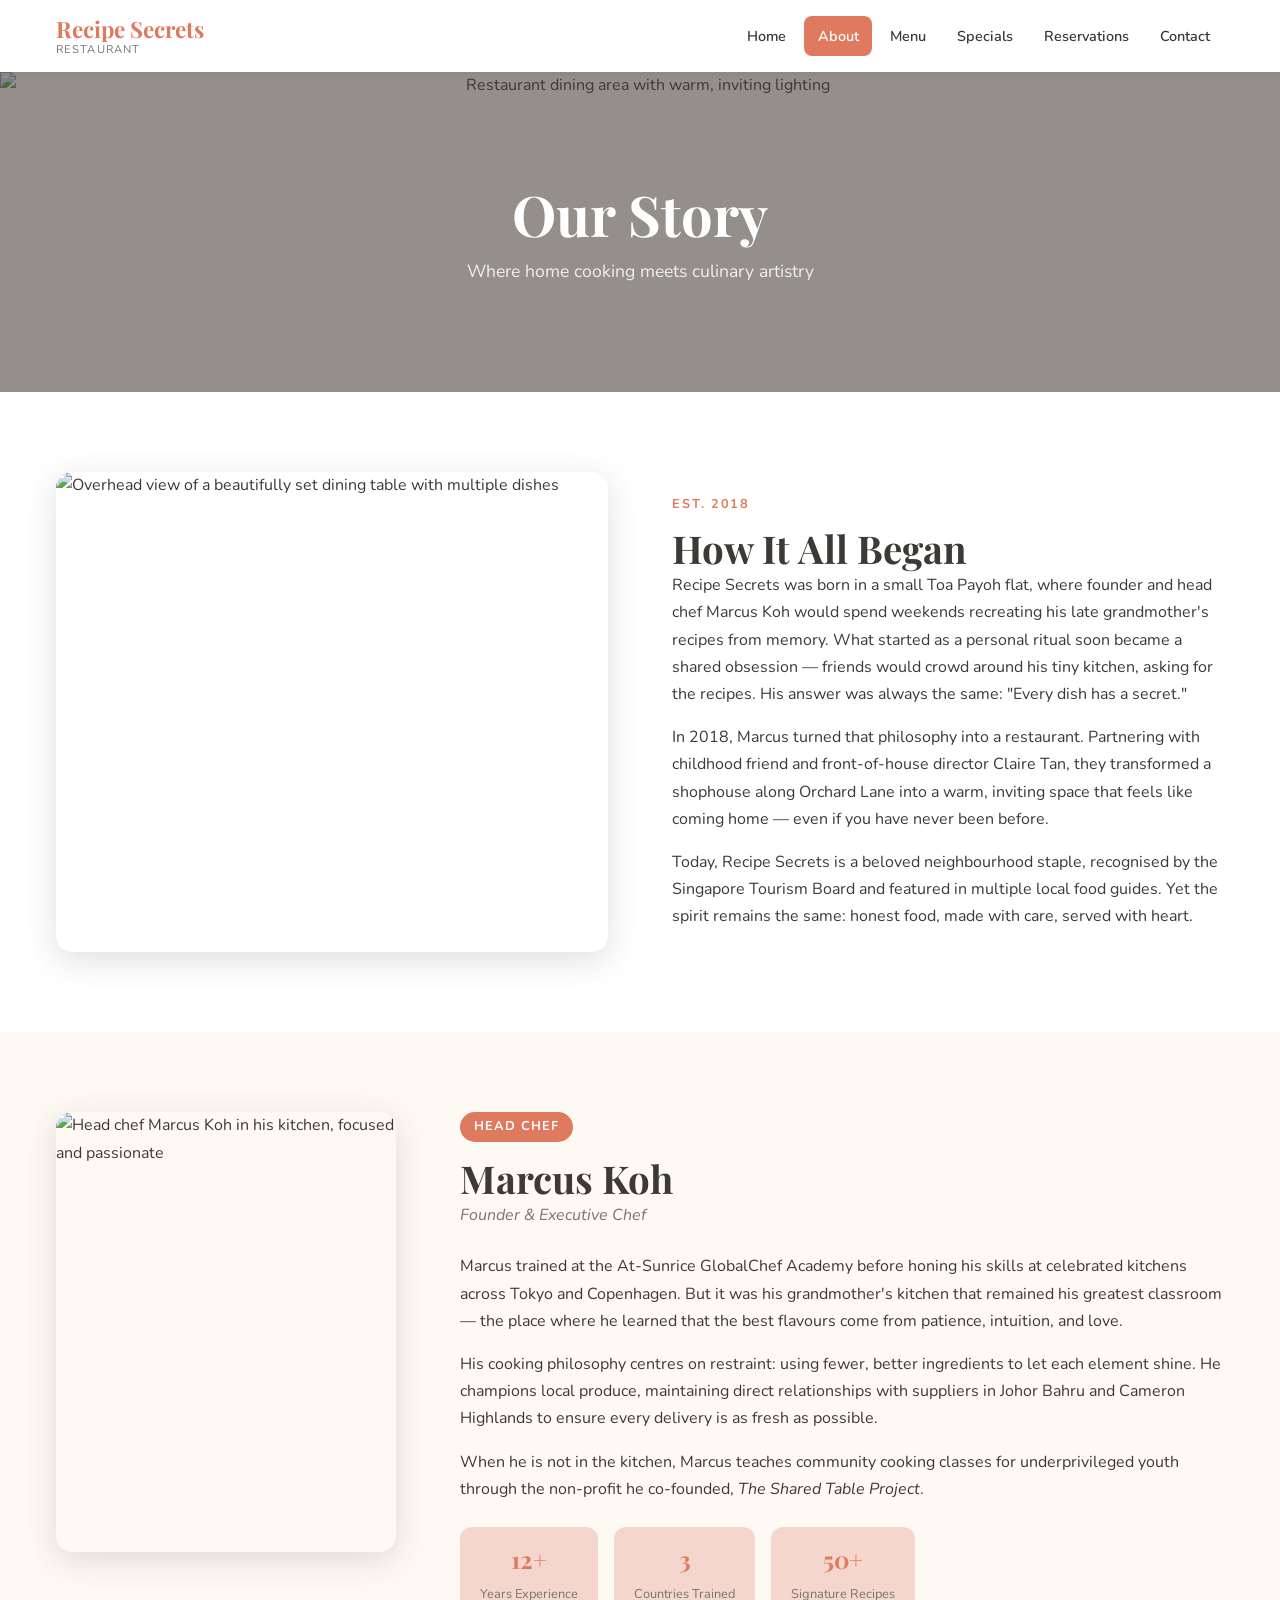
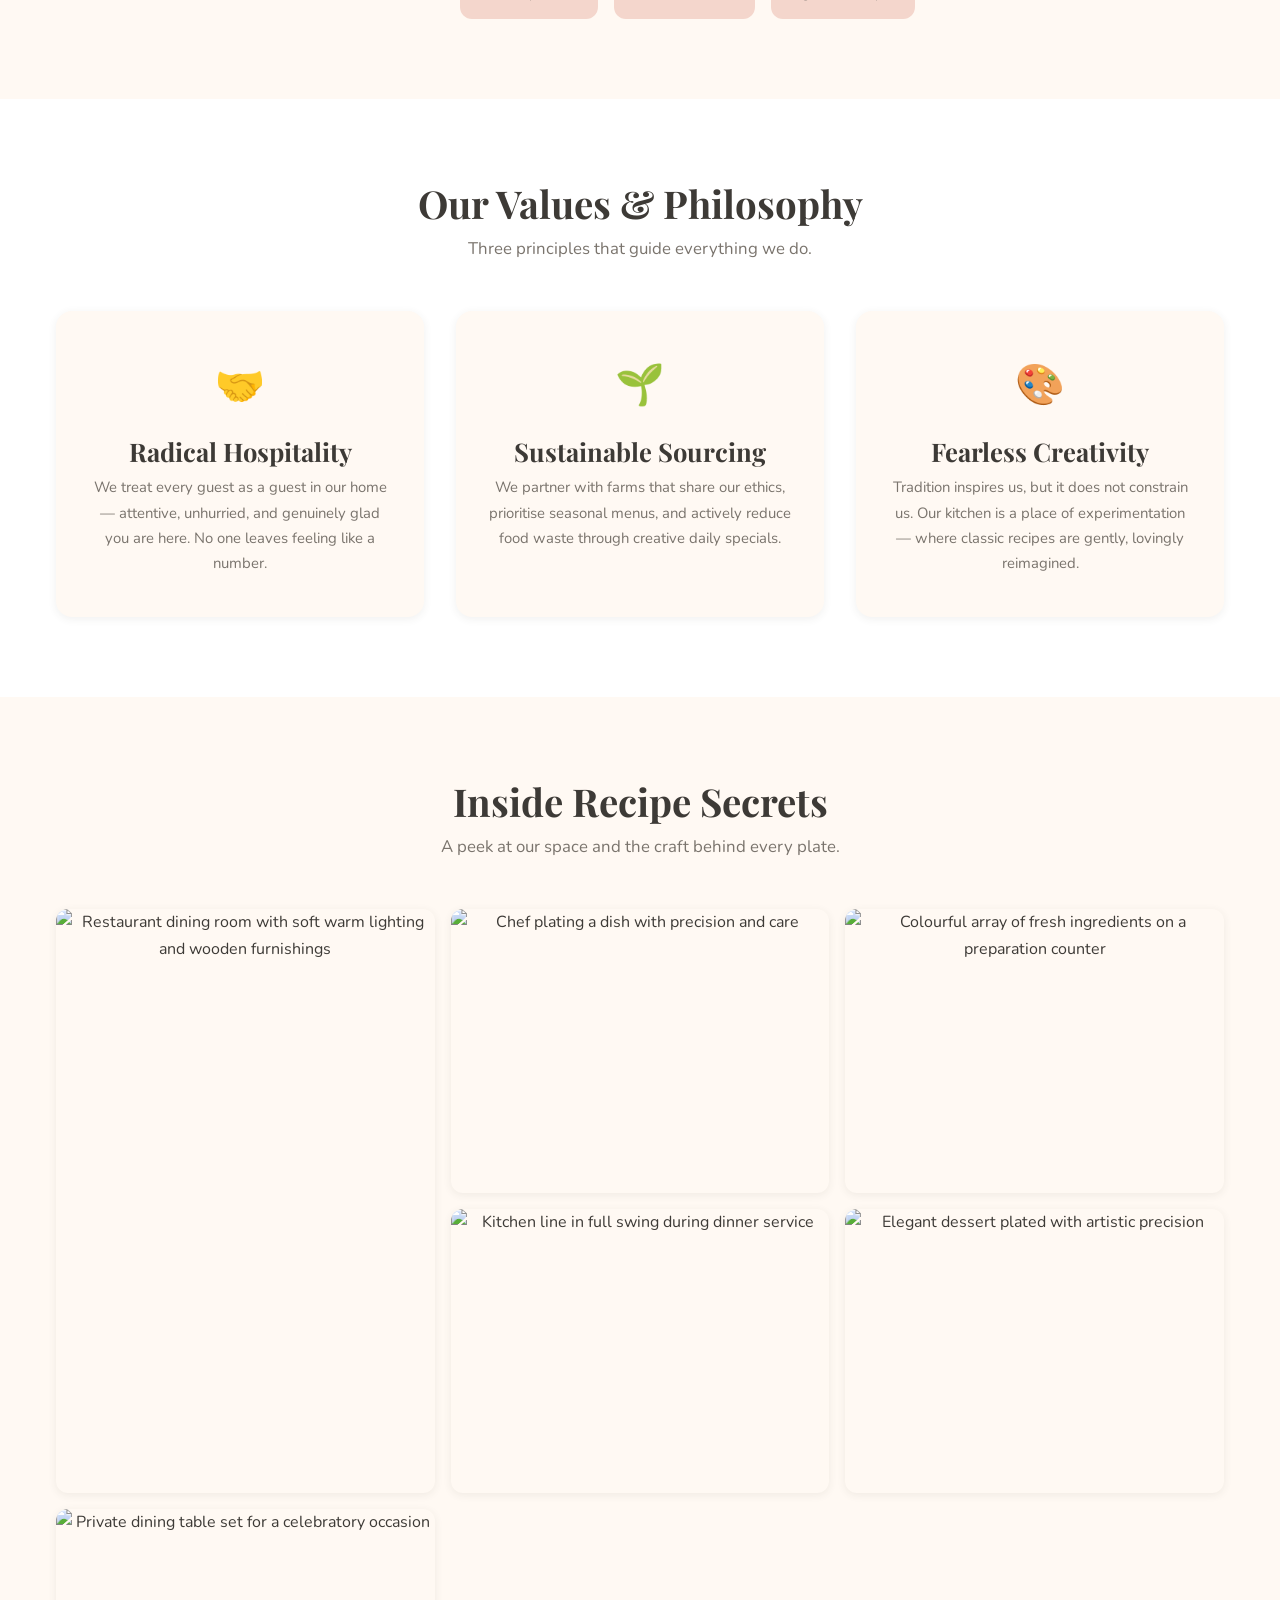
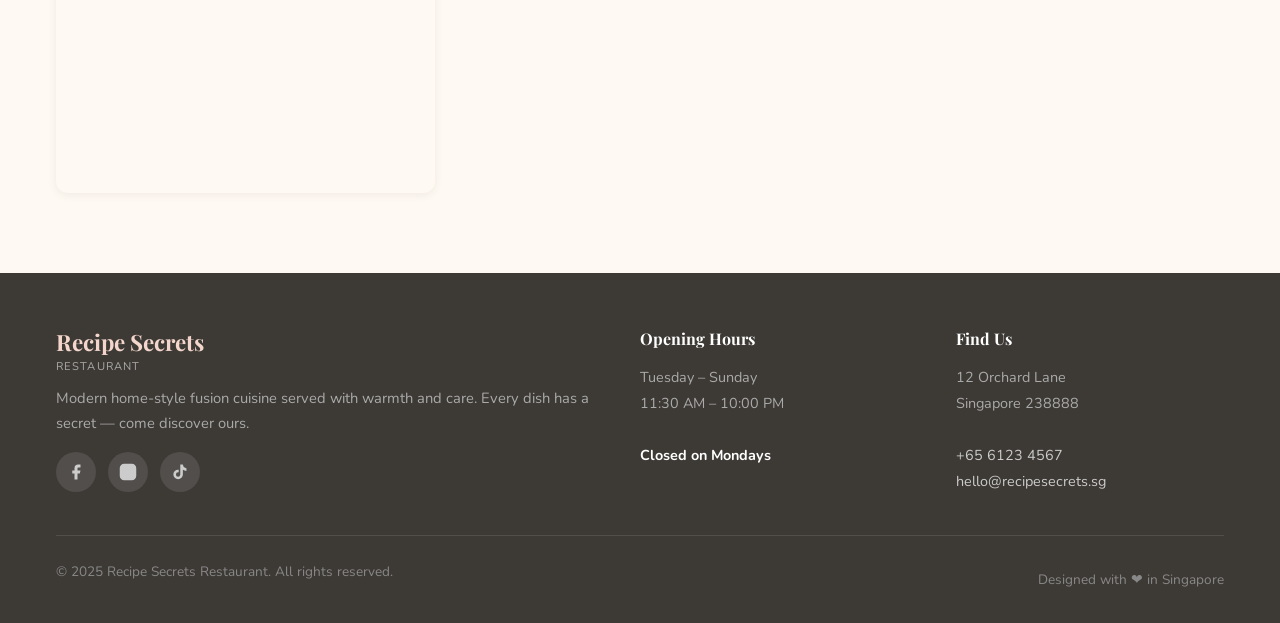
==== about.html @ 35454aa4 "Initial commit: Recipe Secrets Restaurant website" ====
<!DOCTYPE html>
<html lang="en">
<head>
  <meta charset="UTF-8" />
  <meta name="viewport" content="width=device-width, initial-scale=1.0" />
  <title>About Us – Recipe Secrets Restaurant</title>
  <meta name="description" content="Learn the story behind Recipe Secrets Restaurant — our journey, our chef, and the philosophy that drives every dish we create." />
  <meta property="og:title" content="About Us – Recipe Secrets Restaurant" />
  <meta property="og:description" content="Our journey, our chef, and the values that shape every dish at Recipe Secrets Restaurant." />
  <meta property="og:type" content="website" />
  <link rel="icon" href="data:image/svg+xml,<svg xmlns='http://www.w3.org/2000/svg' viewBox='0 0 32 32'><text y='26' font-size='26'>🍽</text></svg>" />
  <link rel="stylesheet" href="css/styles.css" />
</head>
<body>

  <!-- ===== HEADER ===== -->
  <header class="site-header">
    <div class="header-inner">
      <a href="index.html" class="logo" aria-label="Recipe Secrets Restaurant – Home">
        Recipe Secrets
        <span>Restaurant</span>
      </a>
      <button class="hamburger" aria-label="Toggle navigation" aria-expanded="false" aria-controls="main-nav">
        <span></span><span></span><span></span>
      </button>
      <nav class="site-nav" id="main-nav" aria-label="Main navigation">
        <ul class="nav-list">
          <li><a href="index.html">Home</a></li>
          <li><a href="about.html" class="active" aria-current="page">About</a></li>
          <li><a href="menu.html">Menu</a></li>
          <li><a href="specials.html">Specials</a></li>
          <li><a href="reservation.html">Reservations</a></li>
          <li><a href="contact.html">Contact</a></li>
        </ul>
      </nav>
    </div>
  </header>

  <main>

    <!-- ===== PAGE HERO ===== -->
    <section class="page-hero" aria-label="About page banner">
      <img
        src="https://images.unsplash.com/photo-1414235077428-338989a2e8c0?w=1200&q=80"
        alt="Restaurant dining area with warm, inviting lighting"
        fetchpriority="high"
      />
      <div class="page-hero-content">
        <h1>Our Story</h1>
        <p>Where home cooking meets culinary artistry</p>
      </div>
    </section>

    <!-- ===== STORY ===== -->
    <section class="story-section section-pad" aria-labelledby="story-heading">
      <div class="container">
        <div class="story-grid">
          <div class="story-image reveal">
            <img
              src="https://images.unsplash.com/photo-1504674900247-0877df9cc836?w=600&q=80"
              alt="Overhead view of a beautifully set dining table with multiple dishes"
              loading="lazy"
              width="600"
              height="480"
            />
          </div>
          <div class="reveal">
            <p class="section-label" style="font-size:0.8rem;font-weight:700;text-transform:uppercase;letter-spacing:0.15em;color:var(--primary);margin-bottom:0.5rem;">Est. 2018</p>
            <h2 id="story-heading">How It All Began</h2>
            <p>Recipe Secrets was born in a small Toa Payoh flat, where founder and head chef Marcus Koh would spend weekends recreating his late grandmother's recipes from memory. What started as a personal ritual soon became a shared obsession — friends would crowd around his tiny kitchen, asking for the recipes. His answer was always the same: "Every dish has a secret."</p>
            <p>In 2018, Marcus turned that philosophy into a restaurant. Partnering with childhood friend and front-of-house director Claire Tan, they transformed a shophouse along Orchard Lane into a warm, inviting space that feels like coming home — even if you have never been before.</p>
            <p>Today, Recipe Secrets is a beloved neighbourhood staple, recognised by the Singapore Tourism Board and featured in multiple local food guides. Yet the spirit remains the same: honest food, made with care, served with heart.</p>
          </div>
        </div>
      </div>
    </section>

    <!-- ===== CHEF PROFILE ===== -->
    <section class="chef-section section-pad" aria-labelledby="chef-heading">
      <div class="container">
        <div class="chef-grid">
          <div class="chef-photo reveal">
            <img
              src="https://images.unsplash.com/photo-1577219491135-ce391730fb2c?w=600&q=80"
              alt="Head chef Marcus Koh in his kitchen, focused and passionate"
              loading="lazy"
              width="340"
              height="440"
            />
          </div>
          <div class="reveal">
            <span class="chef-title-tag">Head Chef</span>
            <h2 id="chef-heading">Marcus Koh</h2>
            <p style="color:var(--muted);font-style:italic;margin-bottom:1.5rem;">Founder &amp; Executive Chef</p>
            <p>Marcus trained at the At-Sunrice GlobalChef Academy before honing his skills at celebrated kitchens across Tokyo and Copenhagen. But it was his grandmother's kitchen that remained his greatest classroom — the place where he learned that the best flavours come from patience, intuition, and love.</p>
            <p>His cooking philosophy centres on restraint: using fewer, better ingredients to let each element shine. He champions local produce, maintaining direct relationships with suppliers in Johor Bahru and Cameron Highlands to ensure every delivery is as fresh as possible.</p>
            <p>When he is not in the kitchen, Marcus teaches community cooking classes for underprivileged youth through the non-profit he co-founded, <em>The Shared Table Project</em>.</p>
            <div style="margin-top:1.5rem;display:flex;flex-wrap:wrap;gap:1rem;">
              <div style="background:var(--accent);border-radius:var(--radius-md);padding:0.75rem 1.25rem;text-align:center;">
                <strong style="display:block;font-family:'Playfair Display',serif;font-size:1.5rem;color:var(--primary);">12+</strong>
                <span style="font-size:0.8rem;color:var(--muted);">Years Experience</span>
              </div>
              <div style="background:var(--accent);border-radius:var(--radius-md);padding:0.75rem 1.25rem;text-align:center;">
                <strong style="display:block;font-family:'Playfair Display',serif;font-size:1.5rem;color:var(--primary);">3</strong>
                <span style="font-size:0.8rem;color:var(--muted);">Countries Trained</span>
              </div>
              <div style="background:var(--accent);border-radius:var(--radius-md);padding:0.75rem 1.25rem;text-align:center;">
                <strong style="display:block;font-family:'Playfair Display',serif;font-size:1.5rem;color:var(--primary);">50+</strong>
                <span style="font-size:0.8rem;color:var(--muted);">Signature Recipes</span>
              </div>
            </div>
          </div>
        </div>
      </div>
    </section>

    <!-- ===== VALUES ===== -->
    <section class="values-section section-pad" aria-labelledby="values-heading">
      <div class="container text-center">
        <h2 class="section-title" id="values-heading">Our Values &amp; Philosophy</h2>
        <p class="section-subtitle">Three principles that guide everything we do.</p>
        <div class="values-grid">
          <div class="value-card reveal">
            <div class="value-icon" aria-hidden="true">🤝</div>
            <h3>Radical Hospitality</h3>
            <p>We treat every guest as a guest in our home — attentive, unhurried, and genuinely glad you are here. No one leaves feeling like a number.</p>
          </div>
          <div class="value-card reveal">
            <div class="value-icon" aria-hidden="true">🌱</div>
            <h3>Sustainable Sourcing</h3>
            <p>We partner with farms that share our ethics, prioritise seasonal menus, and actively reduce food waste through creative daily specials.</p>
          </div>
          <div class="value-card reveal">
            <div class="value-icon" aria-hidden="true">🎨</div>
            <h3>Fearless Creativity</h3>
            <p>Tradition inspires us, but it does not constrain us. Our kitchen is a place of experimentation — where classic recipes are gently, lovingly reimagined.</p>
          </div>
        </div>
      </div>
    </section>

    <!-- ===== GALLERY ===== -->
    <section class="gallery-section section-pad" aria-labelledby="gallery-heading">
      <div class="container text-center">
        <h2 class="section-title" id="gallery-heading">Inside Recipe Secrets</h2>
        <p class="section-subtitle">A peek at our space and the craft behind every plate.</p>
        <div class="gallery-grid reveal">

          <div class="gallery-item tall">
            <img
              src="https://images.unsplash.com/photo-1414235077428-338989a2e8c0?w=600&q=80"
              alt="Restaurant dining room with soft warm lighting and wooden furnishings"
              loading="lazy"
              width="400"
              height="600"
            />
          </div>
          <div class="gallery-item">
            <img
              src="https://images.unsplash.com/photo-1556909114-f6e7ad7d3136?w=600&q=80"
              alt="Chef plating a dish with precision and care"
              loading="lazy"
              width="400"
              height="300"
            />
          </div>
          <div class="gallery-item">
            <img
              src="https://images.unsplash.com/photo-1504674900247-0877df9cc836?w=600&q=80"
              alt="Colourful array of fresh ingredients on a preparation counter"
              loading="lazy"
              width="400"
              height="300"
            />
          </div>
          <div class="gallery-item">
            <img
              src="https://images.unsplash.com/photo-1544025162-d76694265947?w=600&q=80"
              alt="Kitchen line in full swing during dinner service"
              loading="lazy"
              width="400"
              height="300"
            />
          </div>
          <div class="gallery-item">
            <img
              src="https://images.unsplash.com/photo-1549488344-1f9b8d2bd1f3?w=600&q=80"
              alt="Elegant dessert plated with artistic precision"
              loading="lazy"
              width="400"
              height="300"
            />
          </div>
          <div class="gallery-item">
            <img
              src="https://images.unsplash.com/photo-1466978913421-dad2ebd01d17?w=600&q=80"
              alt="Private dining table set for a celebratory occasion"
              loading="lazy"
              width="400"
              height="300"
            />
          </div>

        </div>
      </div>
    </section>

  </main>

  <!-- ===== FOOTER ===== -->
  <footer class="site-footer" aria-label="Site footer">
    <div class="container">
      <div class="footer-grid">
        <div class="footer-brand">
          <a href="index.html" class="logo">Recipe Secrets<span>Restaurant</span></a>
          <p>Modern home-style fusion cuisine served with warmth and care. Every dish has a secret — come discover ours.</p>
          <div class="social-links" aria-label="Social media links">
            <a href="#" aria-label="Follow us on Facebook">
              <svg viewBox="0 0 24 24" aria-hidden="true" fill="currentColor"><path d="M18 2h-3a5 5 0 0 0-5 5v3H7v4h3v8h4v-8h3l1-4h-4V7a1 1 0 0 1 1-1h3z"/></svg>
            </a>
            <a href="#" aria-label="Follow us on Instagram">
              <svg viewBox="0 0 24 24" aria-hidden="true" fill="none" stroke="currentColor" stroke-width="2" stroke-linecap="round" stroke-linejoin="round"><rect x="2" y="2" width="20" height="20" rx="5" ry="5"/><path d="M16 11.37A4 4 0 1 1 12.63 8 4 4 0 0 1 16 11.37z"/><line x1="17.5" y1="6.5" x2="17.51" y2="6.5"/></svg>
            </a>
            <a href="#" aria-label="Follow us on TikTok">
              <svg viewBox="0 0 24 24" aria-hidden="true" fill="currentColor"><path d="M19.59 6.69a4.83 4.83 0 0 1-3.77-4.25V2h-3.45v13.67a2.89 2.89 0 0 1-2.88 2.5 2.89 2.89 0 0 1-2.89-2.89 2.89 2.89 0 0 1 2.89-2.89c.28 0 .54.04.79.1V9.01a6.33 6.33 0 0 0-.79-.05 6.34 6.34 0 0 0-6.34 6.34 6.34 6.34 0 0 0 6.34 6.34 6.34 6.34 0 0 0 6.33-6.34V9.03a8.16 8.16 0 0 0 4.77 1.52V7.1a4.85 4.85 0 0 1-1-.41z"/></svg>
            </a>
          </div>
        </div>
        <div class="footer-col">
          <h4>Opening Hours</h4>
          <address>
            Tuesday – Sunday<br />
            11:30 AM – 10:00 PM<br /><br />
            <strong style="color:#fff;">Closed on Mondays</strong>
          </address>
        </div>
        <div class="footer-col">
          <h4>Find Us</h4>
          <address>
            12 Orchard Lane<br />
            Singapore 238888<br /><br />
            <a href="tel:+6561234567">+65 6123 4567</a><br />
            <a href="mailto:hello@recipesecrets.sg">hello@recipesecrets.sg</a>
          </address>
        </div>
      </div>
      <div class="footer-bottom">
        <p>&copy; 2025 Recipe Secrets Restaurant. All rights reserved.</p>
        <p>Designed with ❤ in Singapore</p>
      </div>
    </div>
  </footer>

  <script src="js/main.js"></script>
</body>
</html>
---- css/styles.css ----
@import url('https://fonts.googleapis.com/css2?family=Playfair+Display:ital,wght@0,400;0,600;0,700;1,400&family=Nunito:wght@300;400;600;700&display=swap');

/* =========================================
   CSS VARIABLES & RESET
   ========================================= */
:root {
  --bg: #FFF9F3;
  --surface: #FFFFFF;
  --primary: #E07A5F;
  --secondary: #A8C3A0;
  --accent: #F4D6CC;
  --text: #3D3A36;
  --muted: #7A746D;
  --radius-sm: 8px;
  --radius-md: 12px;
  --radius-lg: 16px;
  --shadow-sm: 0 2px 8px rgba(61, 58, 54, 0.08);
  --shadow-md: 0 4px 16px rgba(61, 58, 54, 0.12);
  --shadow-lg: 0 8px 32px rgba(61, 58, 54, 0.16);
  --transition: 0.3s ease;
  --max-width: 1200px;
}

*, *::before, *::after {
  box-sizing: border-box;
  margin: 0;
  padding: 0;
}

html {
  scroll-behavior: smooth;
}

body {
  font-family: 'Nunito', sans-serif;
  background-color: var(--bg);
  color: var(--text);
  line-height: 1.7;
  font-size: 16px;
  overflow-x: hidden;
}

img {
  max-width: 100%;
  height: auto;
  display: block;
}

a {
  color: var(--primary);
  text-decoration: none;
  transition: color var(--transition);
}

a:hover { color: #c45f44; }

a:focus-visible, button:focus-visible, input:focus-visible, select:focus-visible, textarea:focus-visible {
  outline: 2px solid var(--primary);
  outline-offset: 3px;
}

h1, h2, h3, h4 {
  font-family: 'Playfair Display', serif;
  line-height: 1.25;
  color: var(--text);
}

h1 { font-size: clamp(2rem, 5vw, 3.5rem); }
h2 { font-size: clamp(1.6rem, 3.5vw, 2.4rem); }
h3 { font-size: clamp(1.2rem, 2.5vw, 1.6rem); }
h4 { font-size: 1.1rem; }

p { margin-bottom: 1rem; }
p:last-child { margin-bottom: 0; }

ul { list-style: none; }

/* =========================================
   UTILITIES
   ========================================= */
.container {
  max-width: var(--max-width);
  margin: 0 auto;
  padding: 0 1rem;
}

.section-pad {
  padding: 5rem 0;
}

.text-center { text-align: center; }

.section-title {
  font-family: 'Playfair Display', serif;
  color: var(--text);
  margin-bottom: 0.5rem;
}

.section-subtitle {
  color: var(--muted);
  font-size: 1.05rem;
  margin-bottom: 3rem;
}

.badge {
  display: inline-block;
  padding: 0.2rem 0.7rem;
  border-radius: 20px;
  font-size: 0.75rem;
  font-weight: 700;
  letter-spacing: 0.03em;
  text-transform: uppercase;
}

.badge-veg { background: #d4edda; color: #155724; }
.badge-spicy { background: #f8d7da; color: #721c24; }
.badge-chef { background: #fff3cd; color: #856404; }

.btn {
  display: inline-block;
  padding: 0.75rem 1.75rem;
  border-radius: var(--radius-md);
  font-family: 'Nunito', sans-serif;
  font-weight: 700;
  font-size: 1rem;
  cursor: pointer;
  border: none;
  transition: transform var(--transition), box-shadow var(--transition), background-color var(--transition);
}

.btn:hover {
  transform: translateY(-2px);
  box-shadow: var(--shadow-md);
}

.btn-primary {
  background: var(--primary);
  color: #fff;
}

.btn-primary:hover {
  background: #c45f44;
  color: #fff;
}

.btn-outline {
  background: transparent;
  color: var(--primary);
  border: 2px solid var(--primary);
}

.btn-outline:hover {
  background: var(--primary);
  color: #fff;
}

.btn-white {
  background: #fff;
  color: var(--primary);
}

.btn-white:hover {
  background: var(--accent);
  color: var(--primary);
}

/* Scroll reveal */
.reveal {
  opacity: 0;
  transform: translateY(20px);
  transition: opacity 0.5s ease, transform 0.5s ease;
}

.reveal.visible {
  opacity: 1;
  transform: none;
}

@media (prefers-reduced-motion: reduce) {
  .reveal {
    opacity: 1;
    transform: none;
    transition: none;
  }
}

/* =========================================
   HEADER & NAV
   ========================================= */
.site-header {
  position: sticky;
  top: 0;
  z-index: 1000;
  background: var(--surface);
  box-shadow: var(--shadow-sm);
}

.header-inner {
  display: flex;
  align-items: center;
  justify-content: space-between;
  padding: 1rem 1rem;
  max-width: var(--max-width);
  margin: 0 auto;
}

.logo {
  font-family: 'Playfair Display', serif;
  font-size: 1.4rem;
  font-weight: 700;
  color: var(--primary);
  text-decoration: none;
  line-height: 1.2;
}

.logo span {
  display: block;
  font-size: 0.7rem;
  font-family: 'Nunito', sans-serif;
  font-weight: 400;
  color: var(--muted);
  letter-spacing: 0.1em;
  text-transform: uppercase;
}

.nav-list {
  display: flex;
  gap: 0.25rem;
  align-items: center;
}

.nav-list a {
  display: block;
  padding: 0.5rem 0.85rem;
  color: var(--text);
  font-weight: 600;
  font-size: 0.9rem;
  border-radius: var(--radius-sm);
  transition: background var(--transition), color var(--transition);
}

.nav-list a:hover {
  background: var(--accent);
  color: var(--primary);
}

.nav-list a.active {
  background: var(--primary);
  color: #fff;
}

.hamburger {
  display: none;
  flex-direction: column;
  gap: 5px;
  background: none;
  border: none;
  cursor: pointer;
  padding: 6px;
  border-radius: var(--radius-sm);
}

.hamburger span {
  display: block;
  width: 24px;
  height: 2px;
  background: var(--text);
  border-radius: 2px;
  transition: transform var(--transition), opacity var(--transition);
}

.hamburger[aria-expanded="true"] span:nth-child(1) {
  transform: translateY(7px) rotate(45deg);
}

.hamburger[aria-expanded="true"] span:nth-child(2) {
  opacity: 0;
}

.hamburger[aria-expanded="true"] span:nth-child(3) {
  transform: translateY(-7px) rotate(-45deg);
}

/* =========================================
   FOOTER
   ========================================= */
.site-footer {
  background: var(--text);
  color: #ccc;
  padding: 3.5rem 0 1.5rem;
}

.footer-grid {
  display: grid;
  grid-template-columns: 2fr 1fr 1fr;
  gap: 3rem;
  margin-bottom: 2.5rem;
}

.footer-brand .logo { color: var(--accent); }
.footer-brand .logo span { color: #aaa; }
.footer-brand p { color: #aaa; font-size: 0.92rem; margin-top: 0.75rem; }

.footer-col h4 {
  font-family: 'Playfair Display', serif;
  color: #fff;
  margin-bottom: 1rem;
  font-size: 1rem;
}

.footer-col p, .footer-col address {
  font-style: normal;
  font-size: 0.9rem;
  color: #aaa;
  line-height: 1.8;
}

.footer-col a { color: #ccc; }
.footer-col a:hover { color: var(--accent); }

.social-links {
  display: flex;
  gap: 0.75rem;
  margin-top: 1rem;
}

.social-links a {
  display: flex;
  align-items: center;
  justify-content: center;
  width: 40px;
  height: 40px;
  background: rgba(255,255,255,0.1);
  border-radius: 50%;
  color: #ccc;
  transition: background var(--transition), color var(--transition);
}

.social-links a:hover {
  background: var(--primary);
  color: #fff;
}

.social-links svg {
  width: 18px;
  height: 18px;
  fill: currentColor;
}

.footer-bottom {
  border-top: 1px solid rgba(255,255,255,0.1);
  padding-top: 1.5rem;
  display: flex;
  justify-content: space-between;
  align-items: center;
  font-size: 0.85rem;
  color: #888;
  flex-wrap: wrap;
  gap: 0.5rem;
}

/* =========================================
   PAGE HERO (shared)
   ========================================= */
.page-hero {
  position: relative;
  height: 320px;
  display: flex;
  align-items: center;
  justify-content: center;
  overflow: hidden;
  text-align: center;
}

.page-hero::before {
  content: '';
  position: absolute;
  inset: 0;
  background: rgba(61, 58, 54, 0.55);
  z-index: 1;
}

.page-hero img {
  position: absolute;
  inset: 0;
  width: 100%;
  height: 100%;
  object-fit: cover;
}

.page-hero-content {
  position: relative;
  z-index: 2;
  color: #fff;
}

.page-hero-content h1 {
  color: #fff;
  margin-bottom: 0.5rem;
}

.page-hero-content p {
  font-size: 1.1rem;
  color: rgba(255,255,255,0.85);
}

/* =========================================
   HOME – HERO
   ========================================= */
.hero {
  position: relative;
  min-height: 90vh;
  display: flex;
  align-items: center;
  justify-content: center;
  text-align: center;
  overflow: hidden;
}

.hero::before {
  content: '';
  position: absolute;
  inset: 0;
  background: linear-gradient(to bottom, rgba(61,58,54,0.6) 0%, rgba(61,58,54,0.4) 100%);
  z-index: 1;
}

.hero-bg {
  position: absolute;
  inset: 0;
  width: 100%;
  height: 100%;
  object-fit: cover;
}

.hero-content {
  position: relative;
  z-index: 2;
  color: #fff;
  max-width: 700px;
  padding: 2rem 1rem;
}

.hero-content h1 {
  color: #fff;
  margin-bottom: 0.75rem;
  text-shadow: 0 2px 8px rgba(0,0,0,0.3);
}

.hero-tagline {
  font-size: clamp(1rem, 2.5vw, 1.3rem);
  color: rgba(255,255,255,0.9);
  font-style: italic;
  margin-bottom: 2rem;
  font-family: 'Playfair Display', serif;
}

.hero-buttons {
  display: flex;
  gap: 1rem;
  justify-content: center;
  flex-wrap: wrap;
}

/* =========================================
   HOME – WELCOME
   ========================================= */
.welcome-section {
  background: var(--surface);
}

.welcome-grid {
  display: grid;
  grid-template-columns: 1fr 1fr;
  gap: 4rem;
  align-items: center;
}

.welcome-image {
  border-radius: var(--radius-lg);
  overflow: hidden;
  box-shadow: var(--shadow-lg);
}

.welcome-image img {
  width: 100%;
  height: 420px;
  object-fit: cover;
  transition: transform 0.5s ease;
}

.welcome-image:hover img {
  transform: scale(1.03);
}

.welcome-text .section-label {
  font-size: 0.8rem;
  font-weight: 700;
  text-transform: uppercase;
  letter-spacing: 0.15em;
  color: var(--primary);
  margin-bottom: 0.5rem;
}

/* =========================================
   HOME – FEATURED DISHES
   ========================================= */
.featured-section {
  background: var(--bg);
}

.cards-grid {
  display: grid;
  grid-template-columns: repeat(3, 1fr);
  gap: 2rem;
}

.dish-card {
  background: var(--surface);
  border-radius: var(--radius-lg);
  overflow: hidden;
  box-shadow: var(--shadow-sm);
  transition: transform var(--transition), box-shadow var(--transition);
}

.dish-card:hover {
  transform: translateY(-6px);
  box-shadow: var(--shadow-lg);
}

.dish-card-img {
  overflow: hidden;
  height: 220px;
}

.dish-card-img img {
  width: 100%;
  height: 100%;
  object-fit: cover;
  transition: transform 0.5s ease;
}

.dish-card:hover .dish-card-img img {
  transform: scale(1.05);
}

.dish-card-body {
  padding: 1.25rem 1.5rem 1.5rem;
}

.dish-card-body h3 {
  margin-bottom: 0.4rem;
}

.dish-card-body p {
  color: var(--muted);
  font-size: 0.93rem;
}

.dish-price {
  display: inline-block;
  margin-top: 0.5rem;
  font-weight: 700;
  color: var(--primary);
  font-size: 1.1rem;
}

/* =========================================
   HOME – WHY DINE WITH US
   ========================================= */
.why-strip {
  background: var(--primary);
  padding: 4rem 0;
}

.why-grid {
  display: grid;
  grid-template-columns: repeat(3, 1fr);
  gap: 2.5rem;
  text-align: center;
}

.why-item {
  color: #fff;
}

.why-icon {
  font-size: 2.5rem;
  margin-bottom: 1rem;
  display: block;
}

.why-item h3 {
  color: #fff;
  margin-bottom: 0.5rem;
}

.why-item p {
  color: rgba(255,255,255,0.85);
  font-size: 0.93rem;
}

/* =========================================
   HOME – TESTIMONIALS
   ========================================= */
.testimonials-section {
  background: var(--surface);
}

.testimonials-grid {
  display: grid;
  grid-template-columns: repeat(3, 1fr);
  gap: 2rem;
}

.testimonial-card {
  background: var(--bg);
  border-radius: var(--radius-lg);
  padding: 2rem;
  position: relative;
  box-shadow: var(--shadow-sm);
}

.testimonial-card::before {
  content: '\201C';
  position: absolute;
  top: 1rem;
  left: 1.25rem;
  font-family: 'Playfair Display', serif;
  font-size: 4rem;
  color: var(--accent);
  line-height: 1;
}

.testimonial-card blockquote {
  padding-top: 1.5rem;
  font-style: italic;
  color: var(--muted);
  margin-bottom: 1.25rem;
  font-size: 0.95rem;
}

.testimonial-author {
  display: flex;
  align-items: center;
  gap: 0.75rem;
}

.testimonial-author img {
  width: 44px;
  height: 44px;
  border-radius: 50%;
  object-fit: cover;
}

.testimonial-author strong {
  display: block;
  font-size: 0.9rem;
  font-weight: 700;
}

.testimonial-author span {
  font-size: 0.8rem;
  color: var(--muted);
}

.stars {
  color: #f59e0b;
  font-size: 0.9rem;
  margin-bottom: 0.25rem;
}

/* =========================================
   HOME – CTA BANNER
   ========================================= */
.cta-banner {
  background: linear-gradient(135deg, var(--secondary) 0%, #7aad72 100%);
  padding: 5rem 0;
  text-align: center;
}

.cta-banner h2 {
  color: #fff;
  margin-bottom: 0.75rem;
}

.cta-banner p {
  color: rgba(255,255,255,0.9);
  font-size: 1.05rem;
  margin-bottom: 2rem;
}

/* =========================================
   ABOUT – Story, Chef, Values, Gallery
   ========================================= */
.story-section {
  background: var(--surface);
}

.story-grid {
  display: grid;
  grid-template-columns: 1fr 1fr;
  gap: 4rem;
  align-items: center;
}

.story-image {
  border-radius: var(--radius-lg);
  overflow: hidden;
  box-shadow: var(--shadow-lg);
}

.story-image img {
  width: 100%;
  height: 480px;
  object-fit: cover;
}

.chef-section {
  background: var(--bg);
}

.chef-grid {
  display: grid;
  grid-template-columns: 340px 1fr;
  gap: 4rem;
  align-items: start;
}

.chef-photo {
  border-radius: var(--radius-lg);
  overflow: hidden;
  box-shadow: var(--shadow-lg);
  position: sticky;
  top: 100px;
}

.chef-photo img {
  width: 100%;
  height: 440px;
  object-fit: cover;
}

.chef-title-tag {
  background: var(--primary);
  color: #fff;
  display: inline-block;
  padding: 0.25rem 0.9rem;
  border-radius: 20px;
  font-size: 0.8rem;
  font-weight: 700;
  text-transform: uppercase;
  letter-spacing: 0.08em;
  margin-bottom: 0.75rem;
}

.values-section {
  background: var(--surface);
}

.values-grid {
  display: grid;
  grid-template-columns: repeat(3, 1fr);
  gap: 2rem;
}

.value-card {
  background: var(--bg);
  border-radius: var(--radius-lg);
  padding: 2.5rem 2rem;
  text-align: center;
  box-shadow: var(--shadow-sm);
  transition: transform var(--transition), box-shadow var(--transition);
}

.value-card:hover {
  transform: translateY(-4px);
  box-shadow: var(--shadow-md);
}

.value-icon {
  font-size: 2.5rem;
  margin-bottom: 1rem;
}

.value-card h3 { margin-bottom: 0.5rem; }
.value-card p { color: var(--muted); font-size: 0.93rem; }

.gallery-section {
  background: var(--bg);
}

.gallery-grid {
  display: grid;
  grid-template-columns: repeat(3, 1fr);
  gap: 1rem;
}

.gallery-item {
  border-radius: var(--radius-md);
  overflow: hidden;
  aspect-ratio: 4/3;
  box-shadow: var(--shadow-sm);
}

.gallery-item img {
  width: 100%;
  height: 100%;
  object-fit: cover;
  transition: transform 0.5s ease;
}

.gallery-item:hover img {
  transform: scale(1.05);
}

.gallery-item.tall {
  grid-row: span 2;
  aspect-ratio: unset;
}

.gallery-item.tall img {
  height: 100%;
}

/* =========================================
   MENU – Tabs
   ========================================= */
.menu-section {
  background: var(--surface);
}

.tab-nav {
  display: flex;
  gap: 0.5rem;
  justify-content: center;
  flex-wrap: wrap;
  margin-bottom: 3rem;
}

.tab-btn {
  padding: 0.65rem 1.6rem;
  border-radius: var(--radius-md);
  border: 2px solid var(--primary);
  background: transparent;
  color: var(--primary);
  font-family: 'Nunito', sans-serif;
  font-size: 0.95rem;
  font-weight: 700;
  cursor: pointer;
  transition: background var(--transition), color var(--transition);
}

.tab-btn:hover,
.tab-btn.active {
  background: var(--primary);
  color: #fff;
}

.tab-panel {
  display: none;
}

.tab-panel.active {
  display: grid;
  grid-template-columns: repeat(auto-fill, minmax(280px, 1fr));
  gap: 2rem;
}

.menu-card {
  background: var(--bg);
  border-radius: var(--radius-lg);
  overflow: hidden;
  box-shadow: var(--shadow-sm);
  transition: transform var(--transition), box-shadow var(--transition);
}

.menu-card:hover {
  transform: translateY(-5px);
  box-shadow: var(--shadow-md);
}

.menu-card-img {
  height: 180px;
  overflow: hidden;
}

.menu-card-img img {
  width: 100%;
  height: 100%;
  object-fit: cover;
  transition: transform 0.5s ease;
}

.menu-card:hover .menu-card-img img {
  transform: scale(1.05);
}

.menu-card-body {
  padding: 1rem 1.25rem 1.25rem;
}

.menu-card-header {
  display: flex;
  justify-content: space-between;
  align-items: flex-start;
  gap: 0.5rem;
  margin-bottom: 0.4rem;
}

.menu-card-header h3 { font-size: 1.05rem; }

.menu-price {
  font-weight: 700;
  color: var(--primary);
  font-size: 1rem;
  white-space: nowrap;
}

.menu-card-body p {
  color: var(--muted);
  font-size: 0.88rem;
  margin-bottom: 0.75rem;
}

.menu-badges { display: flex; gap: 0.4rem; flex-wrap: wrap; }

/* =========================================
   SPECIALS
   ========================================= */
.specials-section {
  background: var(--surface);
}

.special-card {
  background: var(--bg);
  border-radius: var(--radius-lg);
  overflow: hidden;
  box-shadow: var(--shadow-md);
  display: grid;
  grid-template-columns: 400px 1fr;
  margin-bottom: 2.5rem;
  transition: box-shadow var(--transition);
}

.special-card:hover { box-shadow: var(--shadow-lg); }

.special-card:nth-child(even) {
  grid-template-columns: 1fr 400px;
}

.special-card:nth-child(even) .special-img {
  order: 2;
}

.special-card:nth-child(even) .special-body {
  order: 1;
}

.special-img {
  overflow: hidden;
  height: 320px;
}

.special-img img {
  width: 100%;
  height: 100%;
  object-fit: cover;
  transition: transform 0.5s ease;
}

.special-card:hover .special-img img {
  transform: scale(1.04);
}

.special-body {
  padding: 2.5rem 2rem;
  display: flex;
  flex-direction: column;
  justify-content: center;
  gap: 0.75rem;
}

.special-tag {
  display: inline-block;
  background: var(--primary);
  color: #fff;
  padding: 0.25rem 0.9rem;
  border-radius: 20px;
  font-size: 0.78rem;
  font-weight: 700;
  text-transform: uppercase;
  letter-spacing: 0.08em;
  width: fit-content;
}

.special-body h3 {
  font-size: 1.5rem;
}

.special-body p { color: var(--muted); font-size: 0.93rem; }

.special-price {
  font-family: 'Playfair Display', serif;
  font-size: 1.6rem;
  font-weight: 700;
  color: var(--primary);
}

.signature-section {
  background: var(--accent);
  padding: 5rem 0;
  text-align: center;
}

.signature-section h2 { margin-bottom: 0.5rem; }
.signature-section > .container > p { color: var(--muted); margin-bottom: 3rem; }

.signature-card {
  background: var(--surface);
  border-radius: var(--radius-lg);
  overflow: hidden;
  box-shadow: var(--shadow-md);
  max-width: 560px;
  margin: 0 auto;
}

.signature-card img {
  width: 100%;
  height: 300px;
  object-fit: cover;
}

.signature-card-body {
  padding: 1.5rem 2rem 2rem;
}

.signature-card-body h3 { margin-bottom: 0.5rem; }
.signature-card-body p { color: var(--muted); font-size: 0.93rem; margin-bottom: 0.75rem; }

.promotions-section {
  background: var(--bg);
}

.promos-grid {
  display: grid;
  grid-template-columns: repeat(2, 1fr);
  gap: 2rem;
}

.promo-card {
  background: var(--surface);
  border-radius: var(--radius-lg);
  padding: 2rem 2rem 2rem 7rem;
  box-shadow: var(--shadow-sm);
  position: relative;
  overflow: hidden;
  transition: transform var(--transition), box-shadow var(--transition);
}

.promo-card:hover {
  transform: translateY(-4px);
  box-shadow: var(--shadow-md);
}

.promo-badge {
  position: absolute;
  left: 0;
  top: 0;
  bottom: 0;
  width: 70px;
  display: flex;
  align-items: center;
  justify-content: center;
  writing-mode: vertical-rl;
  text-orientation: mixed;
  transform: rotate(180deg);
  font-size: 0.7rem;
  font-weight: 800;
  letter-spacing: 0.12em;
  text-transform: uppercase;
  color: #fff;
}

.promo-badge.bg-primary { background: var(--primary); }
.promo-badge.bg-secondary { background: var(--secondary); color: var(--text); }
.promo-badge.bg-gold { background: #d4a017; }
.promo-badge.bg-teal { background: #2a9d8f; }

.promo-card h3 { margin-bottom: 0.4rem; }
.promo-card p { color: var(--muted); font-size: 0.9rem; margin-bottom: 0.5rem; }
.promo-price { font-weight: 700; color: var(--primary); font-size: 1.2rem; }

/* =========================================
   RESERVATION
   ========================================= */
.reservation-section {
  background: var(--surface);
}

.reservation-grid {
  display: grid;
  grid-template-columns: 1fr 420px;
  gap: 4rem;
  align-items: start;
}

.form-card {
  background: var(--bg);
  border-radius: var(--radius-lg);
  padding: 2.5rem;
  box-shadow: var(--shadow-md);
}

.form-card h2 { margin-bottom: 0.4rem; }
.form-card > p { color: var(--muted); margin-bottom: 2rem; font-size: 0.93rem; }

.form-group {
  margin-bottom: 1.25rem;
}

.form-group label {
  display: block;
  font-weight: 700;
  font-size: 0.88rem;
  margin-bottom: 0.35rem;
  color: var(--text);
}

.form-group input,
.form-group select,
.form-group textarea {
  width: 100%;
  padding: 0.7rem 1rem;
  border: 2px solid #e8e4df;
  border-radius: var(--radius-md);
  font-family: 'Nunito', sans-serif;
  font-size: 0.95rem;
  color: var(--text);
  background: var(--surface);
  transition: border-color var(--transition);
}

.form-group input:focus,
.form-group select:focus,
.form-group textarea:focus {
  border-color: var(--primary);
  outline: none;
}

.form-group textarea {
  resize: vertical;
  min-height: 100px;
}

.form-row {
  display: grid;
  grid-template-columns: 1fr 1fr;
  gap: 1rem;
}

.form-error {
  display: block;
  color: #c0392b;
  font-size: 0.8rem;
  margin-top: 0.3rem;
}

.form-msg {
  padding: 1rem 1.25rem;
  border-radius: var(--radius-md);
  margin-top: 1.25rem;
  font-weight: 600;
  font-size: 0.93rem;
  display: none;
}

.form-msg.success {
  background: #d4edda;
  color: #155724;
  display: block;
}

.form-msg.error {
  background: #f8d7da;
  color: #721c24;
  display: block;
}

.aside-card {
  background: var(--bg);
  border-radius: var(--radius-lg);
  overflow: hidden;
  box-shadow: var(--shadow-md);
  position: sticky;
  top: 100px;
}

.aside-img {
  height: 220px;
  overflow: hidden;
}

.aside-img img {
  width: 100%;
  height: 100%;
  object-fit: cover;
}

.aside-info {
  padding: 1.5rem;
}

.aside-info h3 { margin-bottom: 1rem; }

.hours-table {
  width: 100%;
  border-collapse: collapse;
  font-size: 0.88rem;
}

.hours-table td {
  padding: 0.4rem 0;
  border-bottom: 1px solid #e8e4df;
  color: var(--muted);
}

.hours-table td:first-child {
  font-weight: 700;
  color: var(--text);
  width: 55%;
}

.hours-table tr:last-child td { border-bottom: none; }

/* =========================================
   CONTACT
   ========================================= */
.contact-section {
  background: var(--surface);
}

.contact-grid {
  display: grid;
  grid-template-columns: 1fr 1fr;
  gap: 4rem;
}

.contact-info-block {
  display: flex;
  flex-direction: column;
  gap: 1.5rem;
}

.info-item {
  display: flex;
  gap: 1rem;
  align-items: flex-start;
}

.info-icon {
  font-size: 1.5rem;
  flex-shrink: 0;
  width: 44px;
  height: 44px;
  background: var(--accent);
  border-radius: 50%;
  display: flex;
  align-items: center;
  justify-content: center;
}

.info-item h4 { margin-bottom: 0.2rem; }
.info-item p, .info-item address { color: var(--muted); font-style: normal; font-size: 0.92rem; }

.map-section {
  background: var(--bg);
}

.map-container {
  border-radius: var(--radius-lg);
  overflow: hidden;
  box-shadow: var(--shadow-md);
}

.map-container iframe {
  display: block;
  width: 100%;
  height: 420px;
  border: none;
}

.social-contact {
  background: var(--surface);
  padding: 3rem 0;
  text-align: center;
  border-top: 1px solid var(--accent);
}

.social-contact h2 { margin-bottom: 0.5rem; }
.social-contact p { color: var(--muted); margin-bottom: 1.5rem; }

.social-icons-row {
  display: flex;
  justify-content: center;
  gap: 1rem;
  flex-wrap: wrap;
}

.social-icon-link {
  display: flex;
  align-items: center;
  gap: 0.5rem;
  padding: 0.6rem 1.25rem;
  background: var(--bg);
  border-radius: var(--radius-md);
  color: var(--text);
  font-weight: 700;
  font-size: 0.9rem;
  border: 2px solid var(--accent);
  transition: background var(--transition), color var(--transition), border-color var(--transition);
}

.social-icon-link:hover {
  background: var(--primary);
  color: #fff;
  border-color: var(--primary);
}

.social-icon-link svg {
  width: 20px;
  height: 20px;
  fill: currentColor;
}

/* =========================================
   RESPONSIVE
   ========================================= */
@media (max-width: 1024px) {
  .footer-grid { grid-template-columns: 1fr 1fr; }
  .footer-brand { grid-column: span 2; }
  .chef-grid { grid-template-columns: 280px 1fr; gap: 2.5rem; }
  .special-card { grid-template-columns: 1fr 1fr; }
  .special-card:nth-child(even) { grid-template-columns: 1fr 1fr; }
  .reservation-grid { grid-template-columns: 1fr; }
  .aside-card { position: static; }
}

@media (max-width: 768px) {
  .section-pad { padding: 3rem 0; }

  /* Nav mobile */
  .hamburger { display: flex; }

  .site-nav {
    position: absolute;
    top: 100%;
    left: 0;
    right: 0;
    background: var(--surface);
    box-shadow: var(--shadow-md);
    padding: 1rem;
    display: none;
  }

  .site-nav.open { display: block; }

  .nav-list {
    flex-direction: column;
    gap: 0.25rem;
  }

  .nav-list a {
    display: block;
    padding: 0.6rem 1rem;
  }

  .site-header { position: relative; }

  /* Grids → 1 column */
  .welcome-grid,
  .story-grid,
  .contact-grid { grid-template-columns: 1fr; }

  .welcome-image img { height: 280px; }

  .cards-grid,
  .why-grid,
  .testimonials-grid,
  .values-grid,
  .gallery-grid { grid-template-columns: 1fr; }

  .gallery-item.tall { grid-row: span 1; }

  .promos-grid { grid-template-columns: 1fr; }

  .chef-grid { grid-template-columns: 1fr; }
  .chef-photo { position: static; }
  .chef-photo img { height: 300px; }

  .special-card,
  .special-card:nth-child(even) {
    grid-template-columns: 1fr;
  }

  .special-card:nth-child(even) .special-img,
  .special-card:nth-child(even) .special-body {
    order: unset;
  }

  .special-img { height: 220px; }

  .footer-grid { grid-template-columns: 1fr; }
  .footer-brand { grid-column: span 1; }
  .footer-bottom { flex-direction: column; text-align: center; }

  .form-row { grid-template-columns: 1fr; }

  .hero { min-height: 70vh; }
  .page-hero { height: 220px; }

  .hero-buttons { flex-direction: column; align-items: center; }
}

@media (min-width: 769px) and (max-width: 1024px) {
  .cards-grid { grid-template-columns: repeat(2, 1fr); }
  .testimonials-grid { grid-template-columns: repeat(2, 1fr); }
  .gallery-grid { grid-template-columns: repeat(2, 1fr); }
}
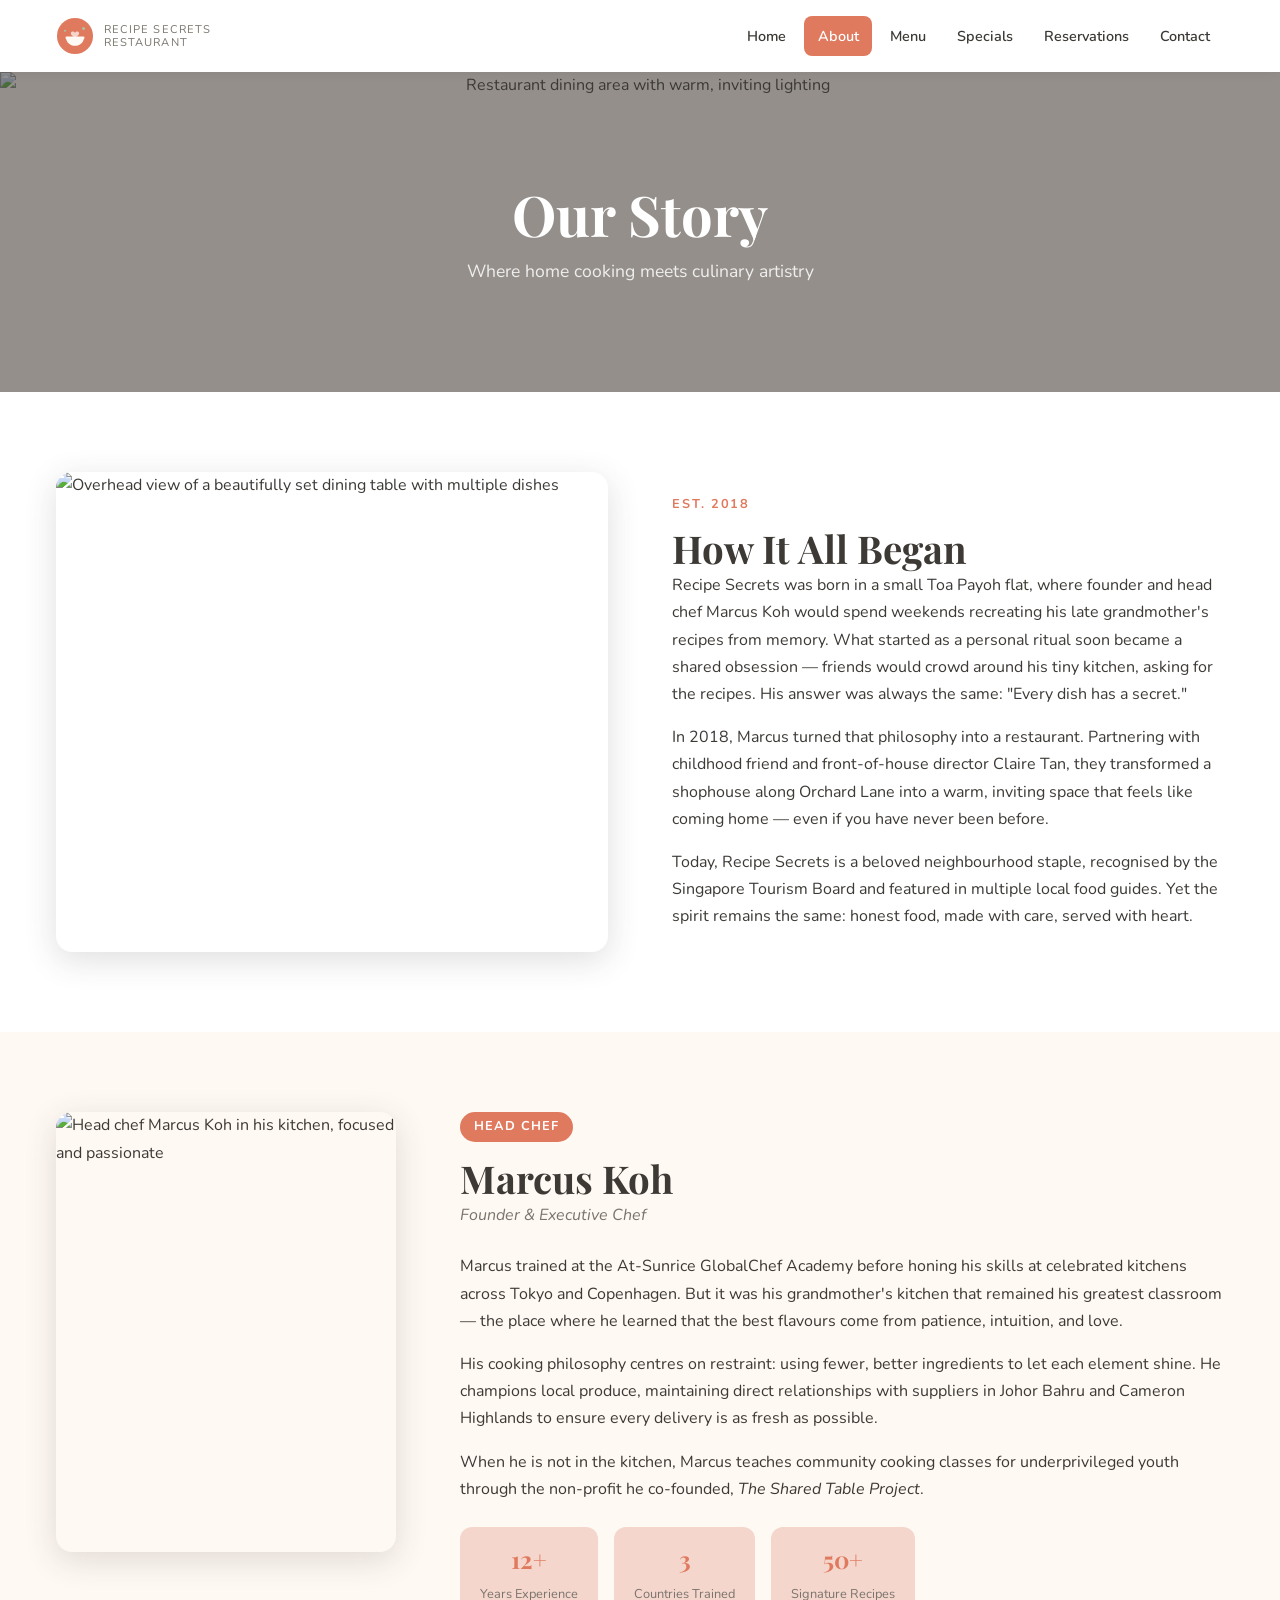
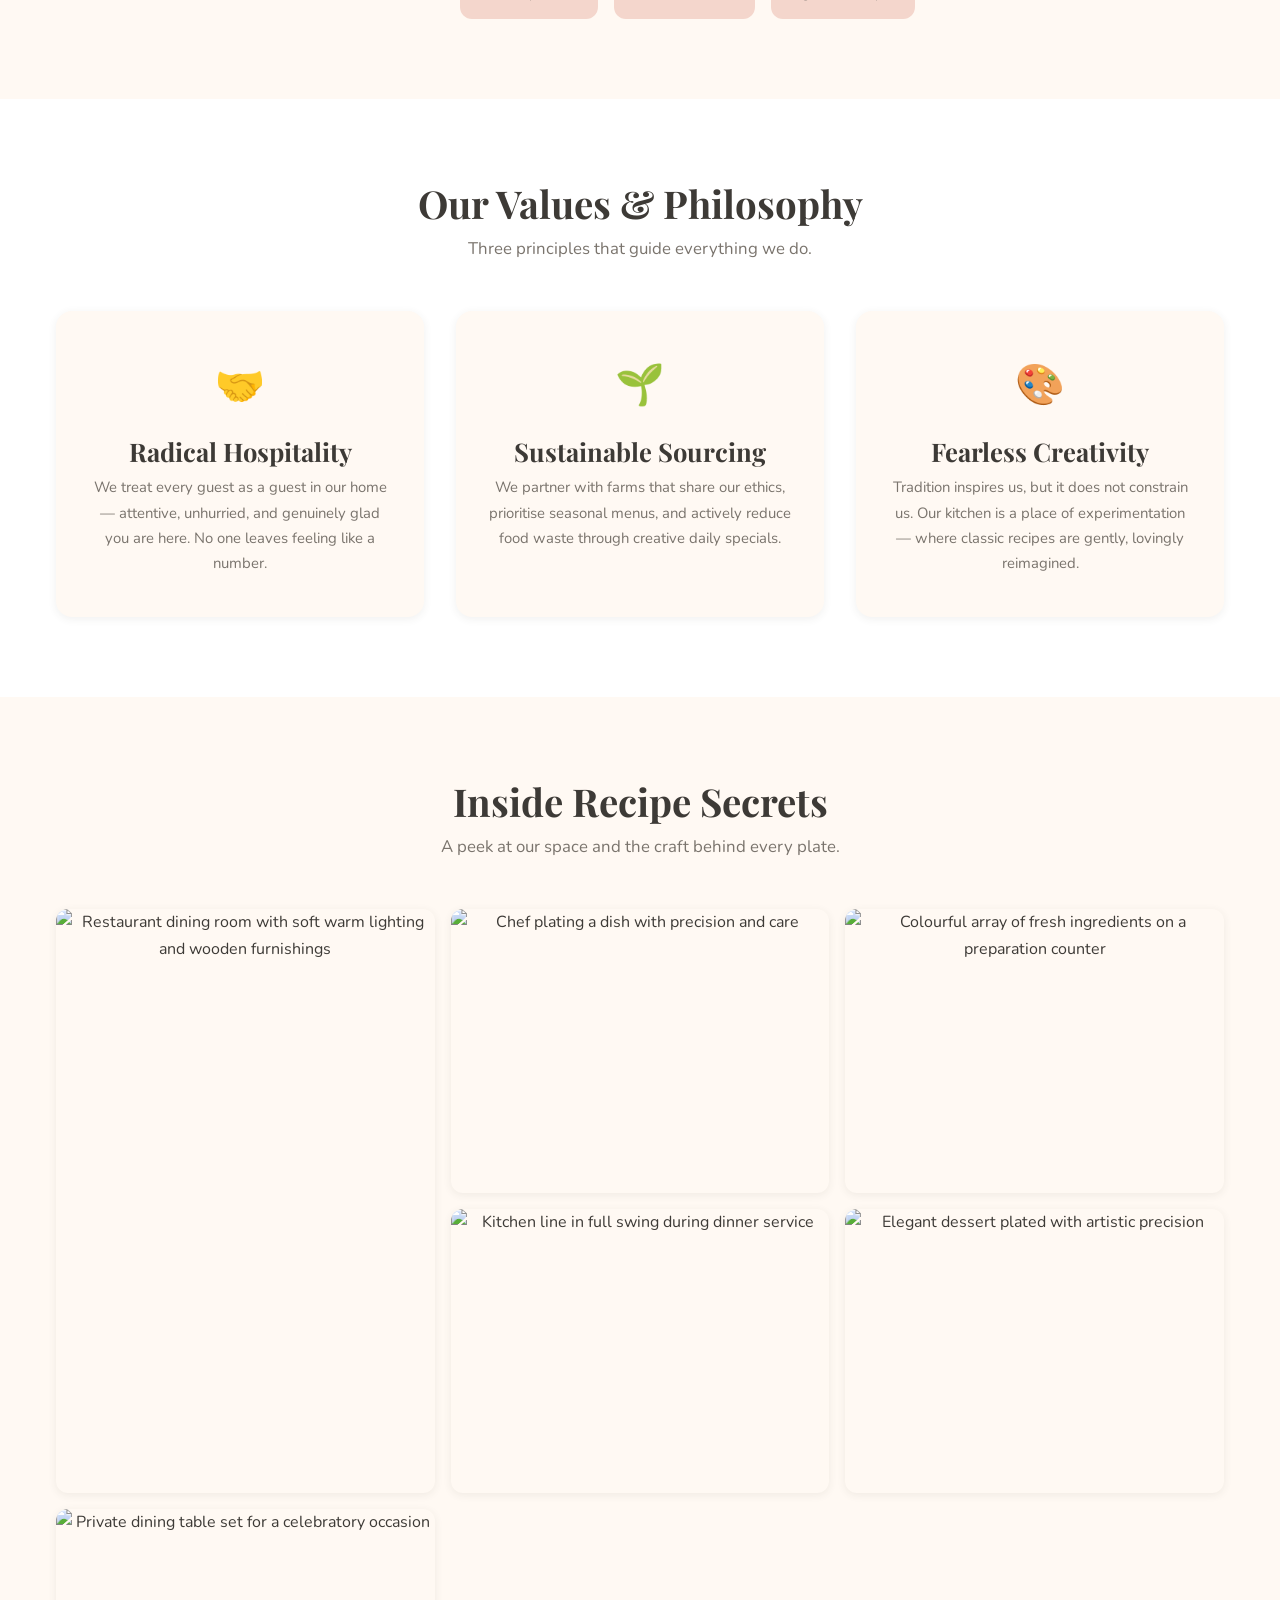
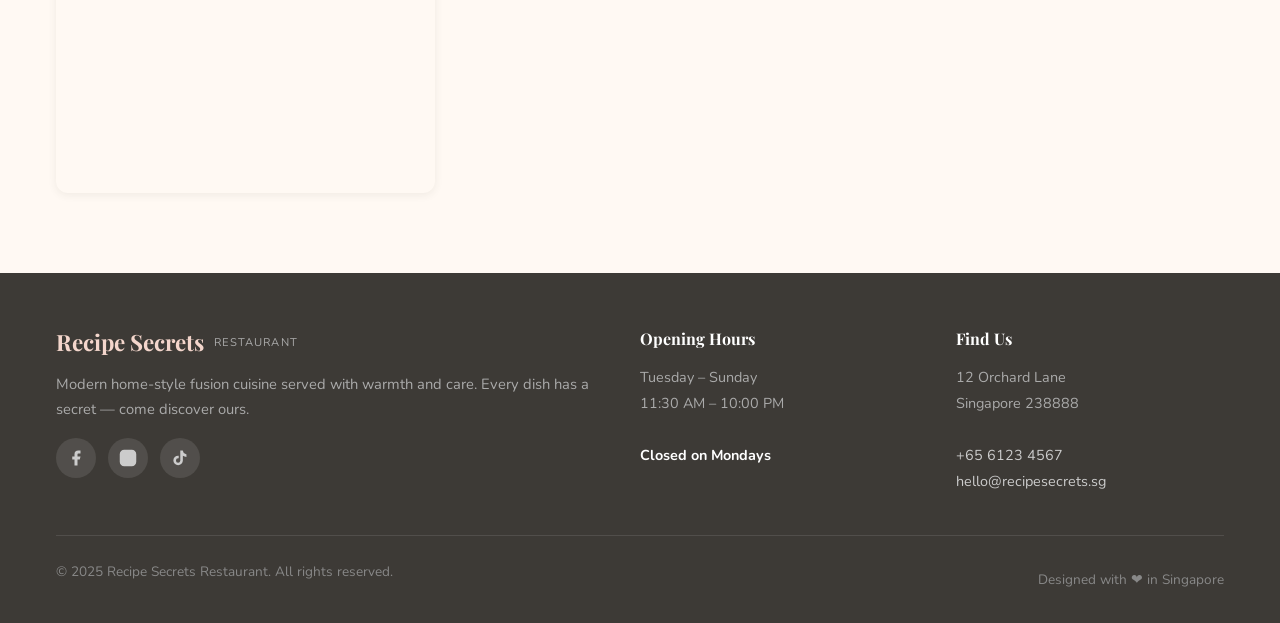
==== commit 1e9cb6a5: "Add custom favicon and header logo icon Replace emoji-based favicon with a branded SVG icon, and add" ====
--- a/about.html
+++ b/about.html
@@ -8,7 +8,7 @@
   <meta property="og:title" content="About Us – Recipe Secrets Restaurant" />
   <meta property="og:description" content="Our journey, our chef, and the values that shape every dish at Recipe Secrets Restaurant." />
   <meta property="og:type" content="website" />
-  <link rel="icon" href="data:image/svg+xml,<svg xmlns='http://www.w3.org/2000/svg' viewBox='0 0 32 32'><text y='26' font-size='26'>🍽</text></svg>" />
+  <link rel="icon" type="image/svg+xml" href="images/icon.svg" />
   <link rel="stylesheet" href="css/styles.css" />
 </head>
 <body>
@@ -17,8 +17,9 @@
   <header class="site-header">
     <div class="header-inner">
       <a href="index.html" class="logo" aria-label="Recipe Secrets Restaurant – Home">
-        Recipe Secrets
-        <span>Restaurant</span>
+        <img class="logo-mark" src="images/logo-mark.svg" alt="" width="38" height="38" />
+        <span class="logo-text">Recipe Secrets
+        <span>Restaurant</span></span>
       </a>
       <button class="hamburger" aria-label="Toggle navigation" aria-expanded="false" aria-controls="main-nav">
         <span></span><span></span><span></span>
--- a/css/styles.css
+++ b/css/styles.css
@@ -205,12 +205,30 @@
 }
 
 .logo {
+  display: inline-flex;
+  align-items: center;
+  gap: 0.6rem;
   font-family: 'Playfair Display', serif;
   font-size: 1.4rem;
   font-weight: 700;
   color: var(--primary);
   text-decoration: none;
   line-height: 1.2;
+}
+
+.logo-mark {
+  width: 38px;
+  height: 38px;
+  flex-shrink: 0;
+  transition: transform var(--transition);
+}
+
+.logo:hover .logo-mark {
+  transform: rotate(-8deg) scale(1.05);
+}
+
+.logo-text {
+  display: inline-block;
 }
 
 .logo span {
